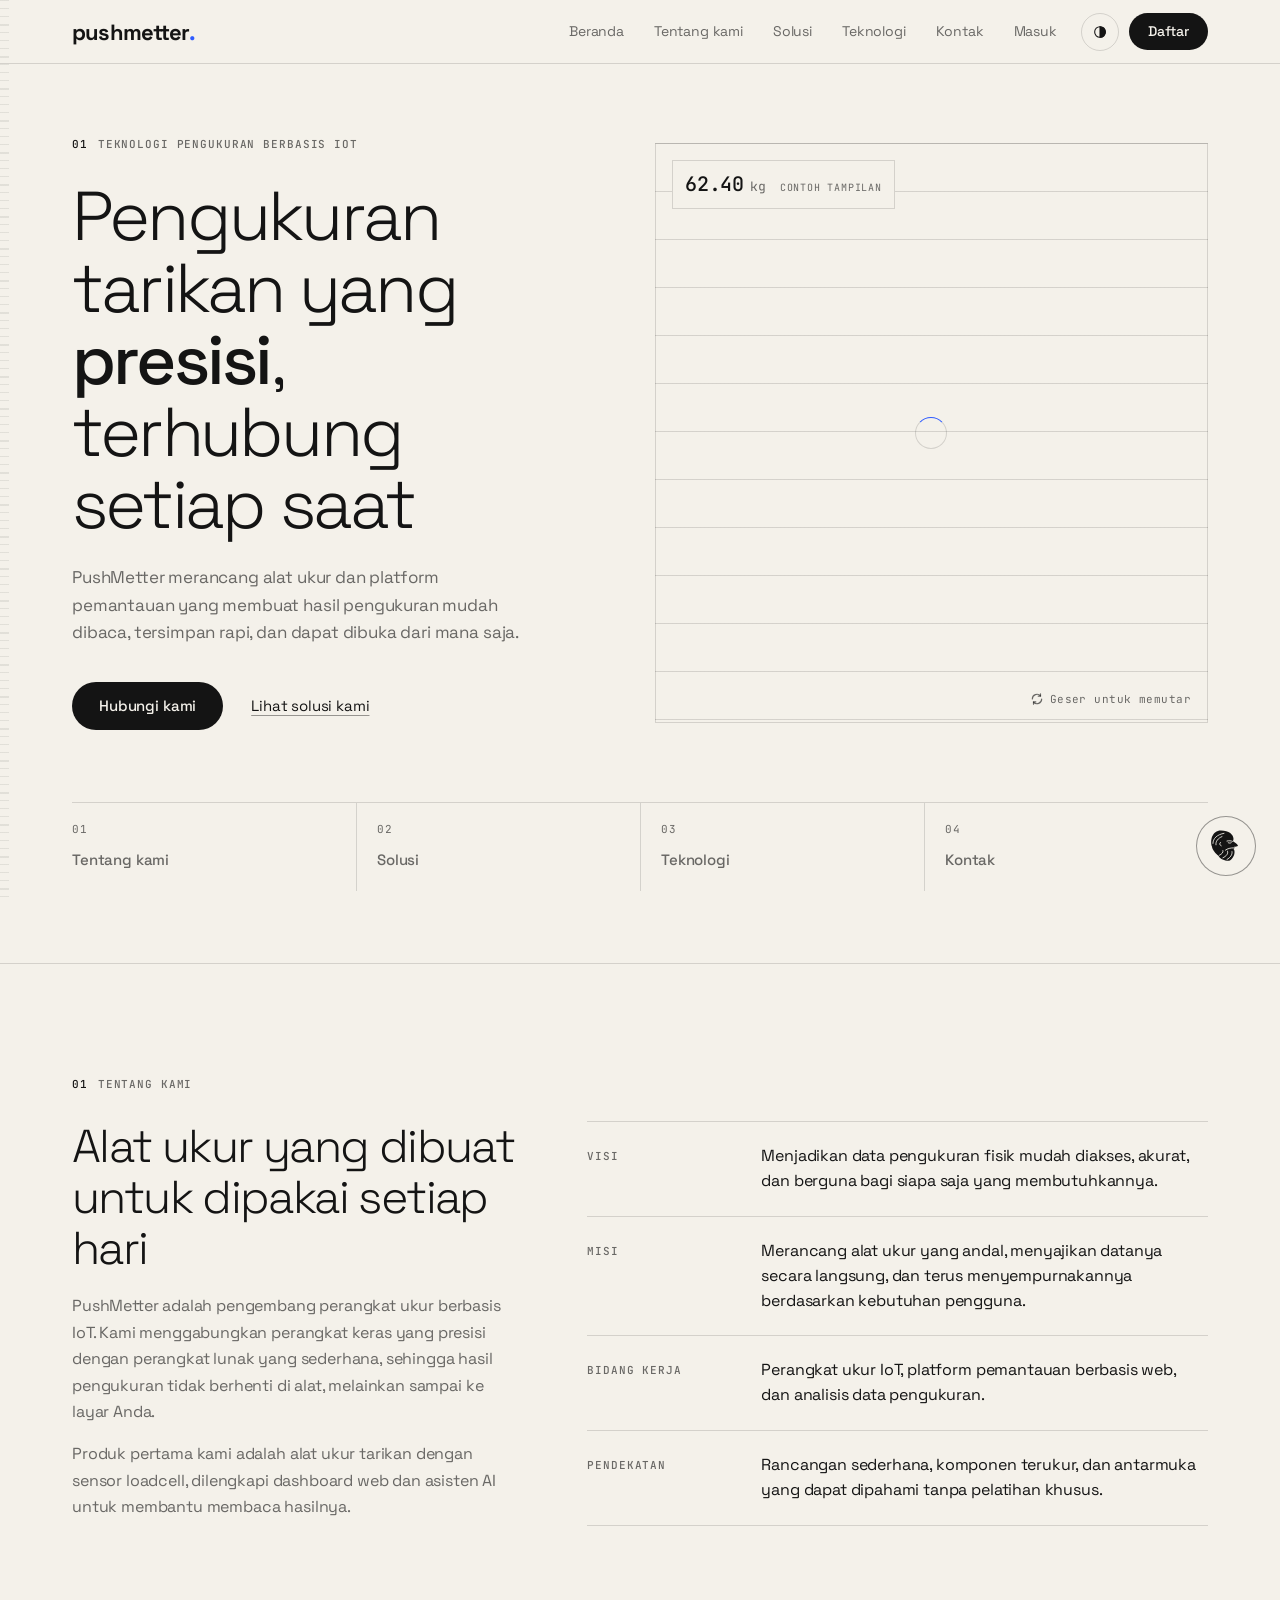
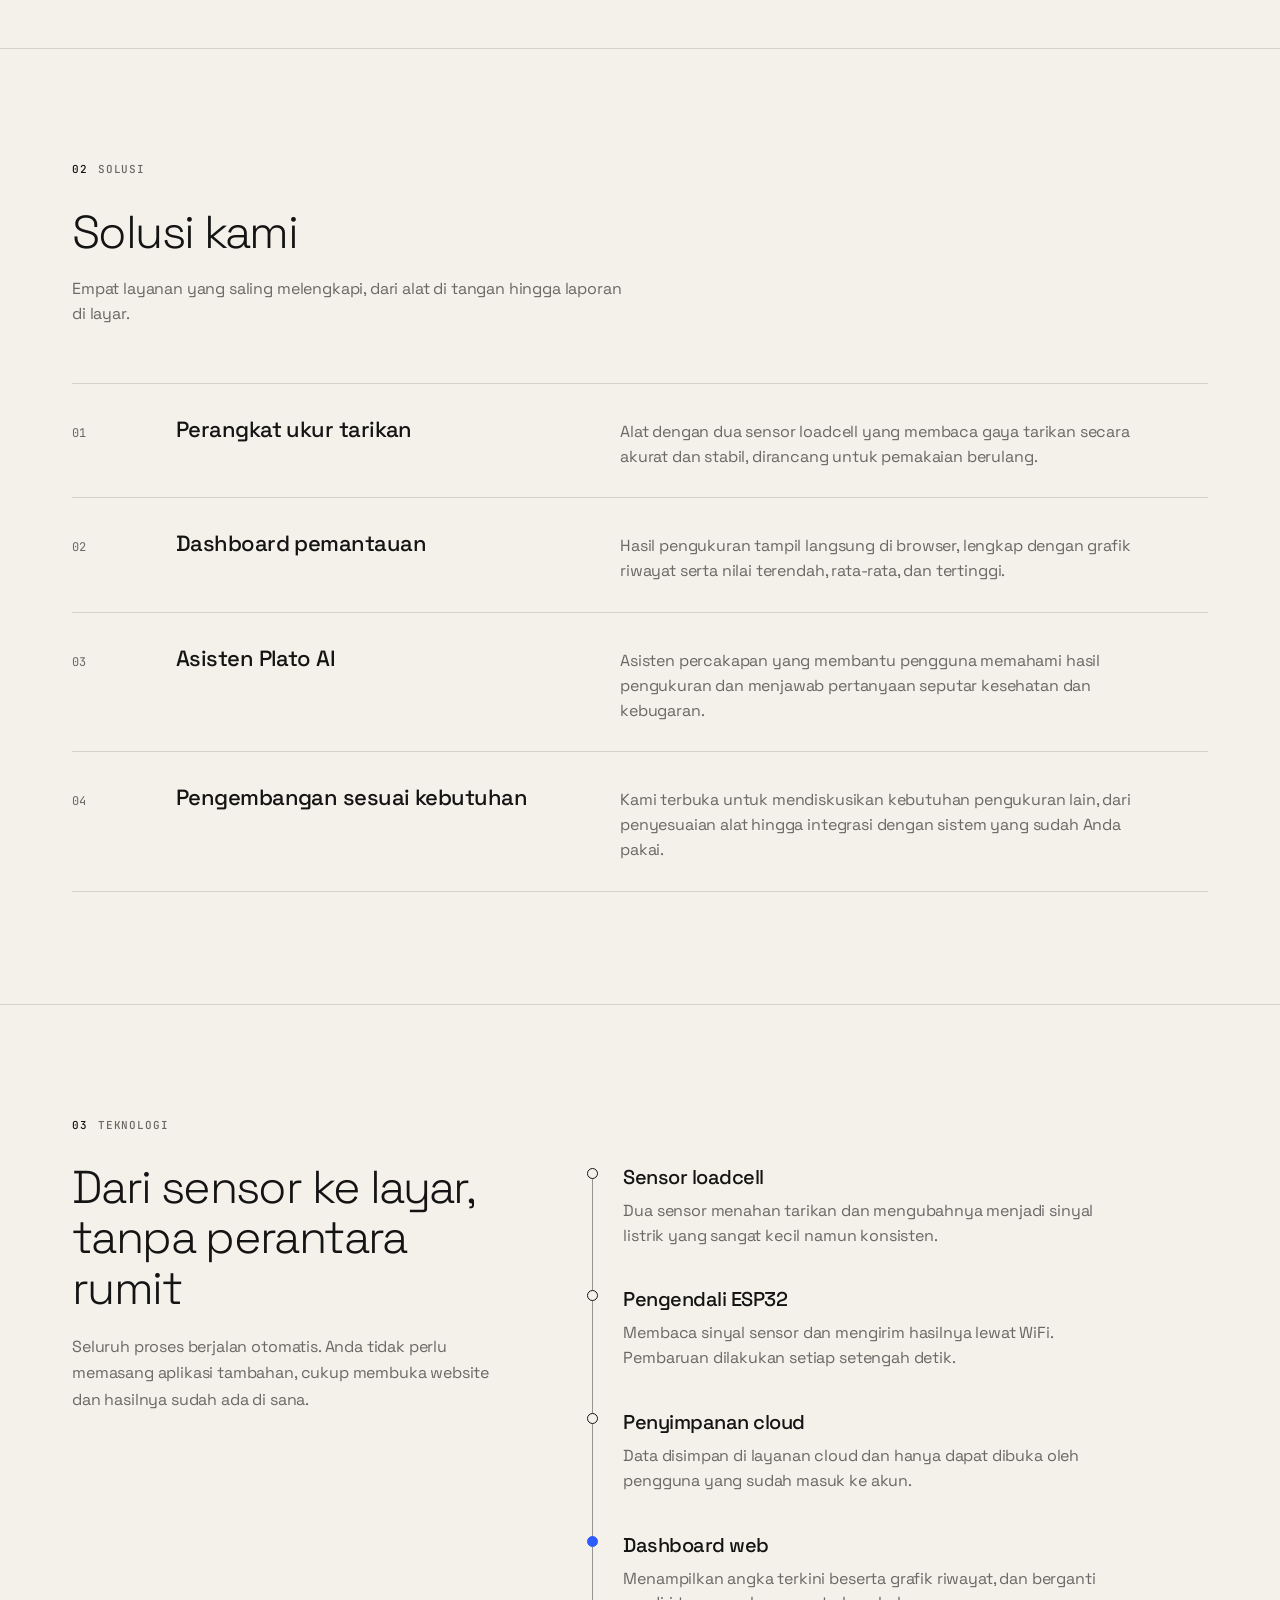
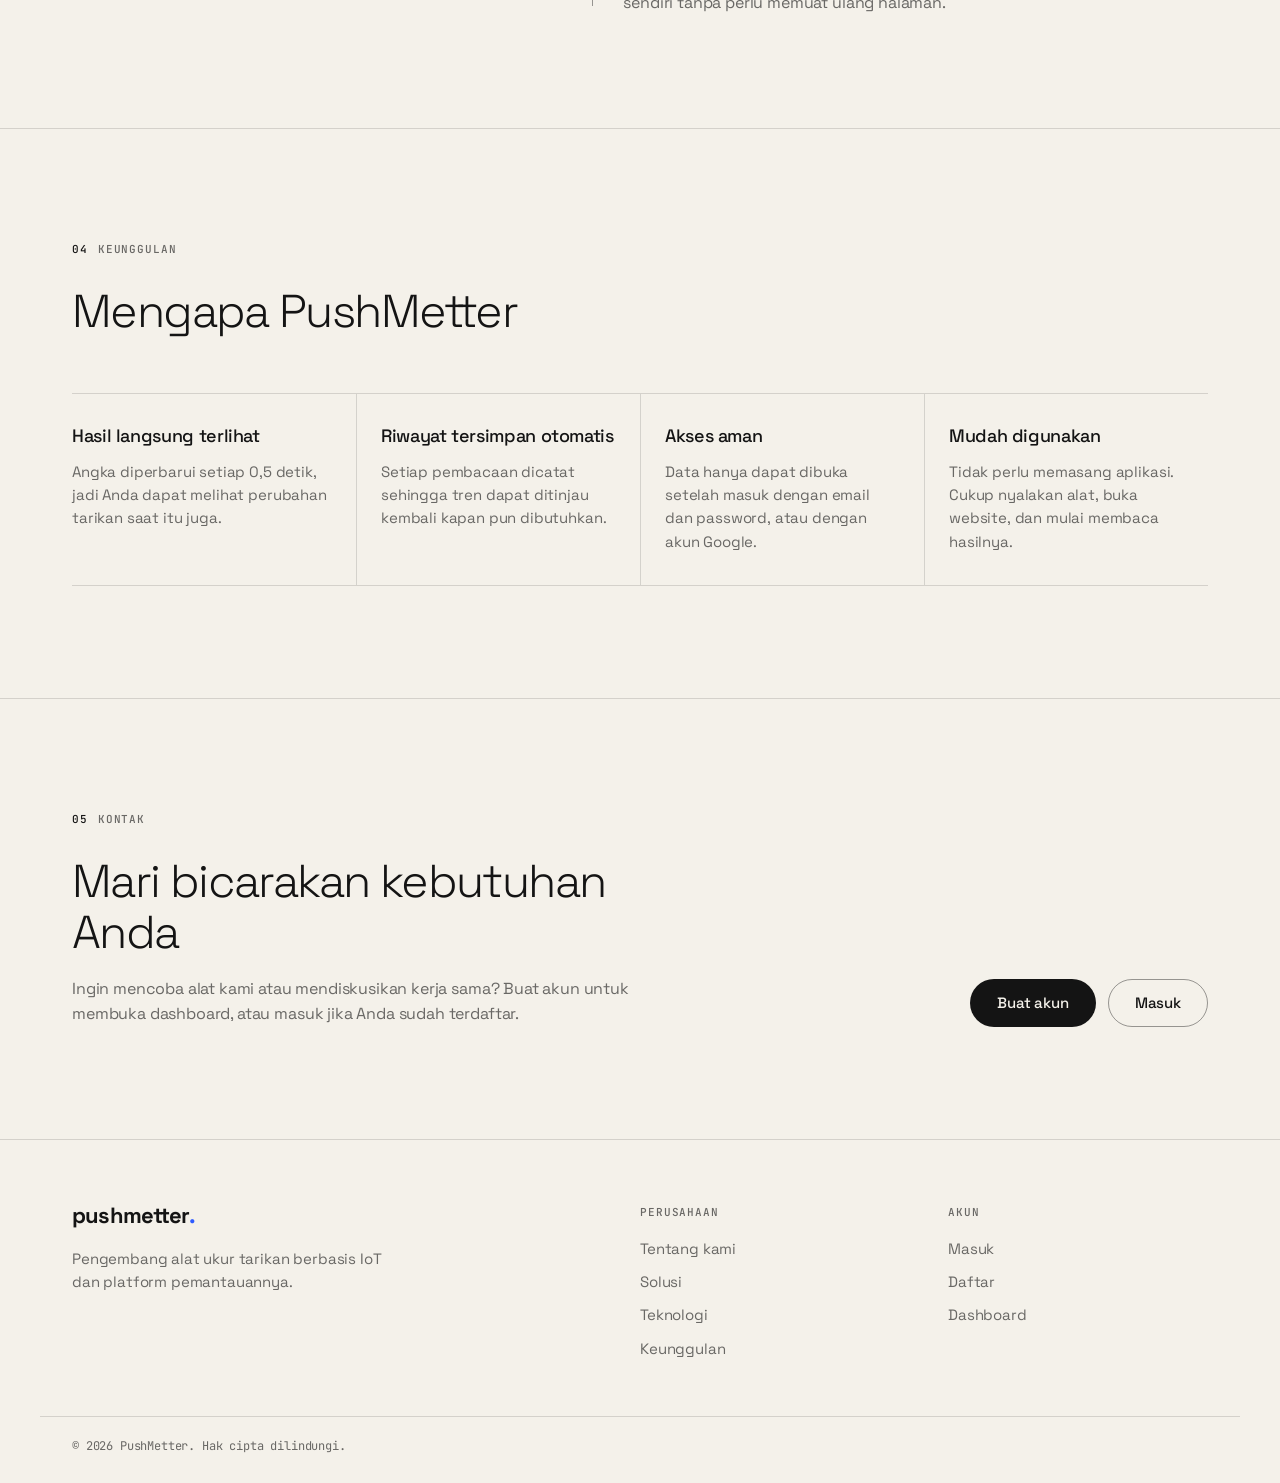
==== index.html @ 26a8167a "Redesign ke Quiet Paper dengan satu halaman per layar Stitch Halaman baru: Riwayat, Konsistensi (str" ====
<!DOCTYPE html>
<html lang="id">
<head>
<meta charset="UTF-8" />
<meta name="viewport" content="width=device-width, initial-scale=1.0, viewport-fit=cover" />
<title>PushMetter | Solusi alat ukur tarikan berbasis IoT</title>
<meta name="description" content="PushMetter mengembangkan alat ukur tarikan berbasis IoT beserta platform pemantauan web. Hasil pengukuran tampil langsung, tersimpan rapi, dan dapat diakses dari mana saja." />
<link rel="icon" type="image/svg+xml" href="asset/favicon.svg" />
<link rel="preconnect" href="https://fonts.googleapis.com" />
<link rel="preconnect" href="https://fonts.gstatic.com" crossorigin />
<link href="https://fonts.googleapis.com/css2?family=JetBrains+Mono:wght@400;500;600&family=Space+Grotesk:wght@300;400;500;600;700&display=swap" rel="stylesheet" />
<script src="js/theme.js"></script>
<link rel="stylesheet" href="css/style.css" />
<link rel="preload" href="asset/3d/alat-ukur.glb" as="fetch" crossorigin />
<script type="importmap">
{ "imports": {
  "three": "https://cdn.jsdelivr.net/npm/three@0.169.0/build/three.module.js",
  "three/addons/": "https://cdn.jsdelivr.net/npm/three@0.169.0/examples/jsm/"
} }
</script>
</head>
<body class="landing">

<header class="navbar">
  <div class="container">
    <a href="index.html" class="brand" aria-label="PushMetter, ke beranda">pushmetter<span class="brand-dot">.</span></a>
    <nav class="nav-links" id="nav-links" aria-label="Navigasi utama">
      <a href="#beranda">Beranda</a>
      <a href="#tentang">Tentang kami</a>
      <a href="#solusi">Solusi</a>
      <a href="#teknologi">Teknologi</a>
      <a href="#kontak">Kontak</a>
      <a href="login.html" class="nav-login">Masuk</a>
    </nav>
    <div class="nav-actions">
      <button type="button" class="theme-toggle" data-theme-toggle aria-label="Ganti tema terang atau gelap" aria-pressed="false">
        <svg width="16" height="16" viewBox="0 0 24 24" fill="none" stroke="currentColor" stroke-width="1.6" aria-hidden="true"><circle cx="12" cy="12" r="8"/><path d="M12 4a8 8 0 0 1 0 16Z" fill="currentColor"/></svg>
      </button>
      <a href="register.html" id="nav-cta" class="btn btn-primary btn-sm">Daftar</a>
      <button type="button" class="nav-toggle" id="nav-toggle" aria-label="Buka menu" aria-expanded="false" aria-controls="nav-links">
        <svg width="20" height="20" viewBox="0 0 24 24" fill="none" stroke="currentColor" stroke-width="1.6" stroke-linecap="round" aria-hidden="true"><path d="M4 8h16M4 16h16"/></svg>
      </button>
    </div>
  </div>
</header>

<main>
  <section class="hero" id="beranda">
    <div class="container hero-grid">
      <div class="hero-copy">
        <p class="label hero-kicker"><span class="label-index">01</span>Teknologi pengukuran berbasis IoT</p>

        <h1 class="hero-title">Pengukuran tarikan yang <em>presisi</em>, terhubung setiap saat</h1>
        <p class="hero-sub">
          PushMetter merancang alat ukur dan platform pemantauan yang membuat hasil
          pengukuran mudah dibaca, tersimpan rapi, dan dapat dibuka dari mana saja.
        </p>

        <div class="hero-actions">
          <a href="#kontak" class="btn btn-primary">Hubungi kami</a>
          <a href="#solusi" class="text-link">Lihat solusi kami</a>
        </div>
      </div>

      <div class="stage-3d hero-stage" id="hero-stage" role="img" aria-label="Model 3D alat ukur tarikan PushMetter. Geser untuk memutar.">
        <div class="stage-loader"><span></span></div>
        <div class="hero-chip" title="Contoh tampilan, bukan data sensor">
          <span class="hero-chip-num" id="hero-weight">62.40</span>
          <span class="hero-chip-unit">kg</span>
          <span class="hero-chip-tag">contoh tampilan</span>
        </div>
        <div class="stage-hint">
          <svg width="14" height="14" viewBox="0 0 24 24" fill="none" stroke="currentColor" stroke-width="2" stroke-linecap="round" aria-hidden="true"><path d="M4 12a8 8 0 0 1 14-5.3M20 12a8 8 0 0 1-14 5.3"/><path d="M18 3v4h-4M6 21v-4h4"/></svg>
          Geser untuk memutar
        </div>
      </div>
    </div>

    <div class="container">
      <ol class="stepper" id="stepper" aria-label="Jelajahi profil perusahaan">
        <li class="step-tile">
          <a href="#tentang"><small>01</small><span>Tentang kami</span></a>
          <div class="step-track"><i></i></div>
        </li>
        <li class="step-tile">
          <a href="#solusi"><small>02</small><span>Solusi</span></a>
          <div class="step-track"><i></i></div>
        </li>
        <li class="step-tile">
          <a href="#teknologi"><small>03</small><span>Teknologi</span></a>
          <div class="step-track"><i></i></div>
        </li>
        <li class="step-tile">
          <a href="#kontak"><small>04</small><span>Kontak</span></a>
          <div class="step-track"><i></i></div>
        </li>
      </ol>
    </div>
  </section>

  <!-- Tentang kami -->
  <section class="section about" id="tentang">
    <div class="container">
      <p class="section-label"><span class="label-index">01</span>Tentang kami</p>
      <div class="split">
        <div class="split-intro">
          <h2>Alat ukur yang dibuat untuk dipakai setiap hari</h2>
          <p>
            PushMetter adalah pengembang perangkat ukur berbasis IoT. Kami menggabungkan
            perangkat keras yang presisi dengan perangkat lunak yang sederhana, sehingga
            hasil pengukuran tidak berhenti di alat, melainkan sampai ke layar Anda.
          </p>
          <p>
            Produk pertama kami adalah alat ukur tarikan dengan sensor loadcell,
            dilengkapi dashboard web dan asisten AI untuk membantu membaca hasilnya.
          </p>
        </div>

        <dl class="profile-list">
          <div>
            <dt>Visi</dt>
            <dd>Menjadikan data pengukuran fisik mudah diakses, akurat, dan berguna bagi siapa saja yang membutuhkannya.</dd>
          </div>
          <div>
            <dt>Misi</dt>
            <dd>Merancang alat ukur yang andal, menyajikan datanya secara langsung, dan terus menyempurnakannya berdasarkan kebutuhan pengguna.</dd>
          </div>
          <div>
            <dt>Bidang kerja</dt>
            <dd>Perangkat ukur IoT, platform pemantauan berbasis web, dan analisis data pengukuran.</dd>
          </div>
          <div>
            <dt>Pendekatan</dt>
            <dd>Rancangan sederhana, komponen terukur, dan antarmuka yang dapat dipahami tanpa pelatihan khusus.</dd>
          </div>
        </dl>
      </div>
    </div>
  </section>

  <!-- Solusi -->
  <section class="section offer" id="solusi">
    <div class="container">
      <p class="section-label"><span class="label-index">02</span>Solusi</p>
      <div class="section-head">
        <h2>Solusi kami</h2>
        <p>Empat layanan yang saling melengkapi, dari alat di tangan hingga laporan di layar.</p>
      </div>

      <ol class="offer-list">
        <li>
          <span class="offer-no">01</span>
          <h3>Perangkat ukur tarikan</h3>
          <p>Alat dengan dua sensor loadcell yang membaca gaya tarikan secara akurat dan stabil, dirancang untuk pemakaian berulang.</p>
        </li>
        <li>
          <span class="offer-no">02</span>
          <h3>Dashboard pemantauan</h3>
          <p>Hasil pengukuran tampil langsung di browser, lengkap dengan grafik riwayat serta nilai terendah, rata-rata, dan tertinggi.</p>
        </li>
        <li>
          <span class="offer-no">03</span>
          <h3>Asisten Plato AI</h3>
          <p>Asisten percakapan yang membantu pengguna memahami hasil pengukuran dan menjawab pertanyaan seputar kesehatan dan kebugaran.</p>
        </li>
        <li>
          <span class="offer-no">04</span>
          <h3>Pengembangan sesuai kebutuhan</h3>
          <p>Kami terbuka untuk mendiskusikan kebutuhan pengukuran lain, dari penyesuaian alat hingga integrasi dengan sistem yang sudah Anda pakai.</p>
        </li>
      </ol>
    </div>
  </section>

  <!-- Teknologi -->
  <section class="section tech" id="teknologi">
    <div class="container">
      <p class="section-label"><span class="label-index">03</span>Teknologi</p>
      <div class="split">
        <div class="split-intro">
          <h2>Dari sensor ke layar, tanpa perantara rumit</h2>
          <p>
            Seluruh proses berjalan otomatis. Anda tidak perlu memasang aplikasi tambahan,
            cukup membuka website dan hasilnya sudah ada di sana.
          </p>
        </div>

        <ol class="pipeline">
          <li>
            <span class="pipeline-dot" aria-hidden="true"></span>
            <h3>Sensor loadcell</h3>
            <p>Dua sensor menahan tarikan dan mengubahnya menjadi sinyal listrik yang sangat kecil namun konsisten.</p>
          </li>
          <li>
            <span class="pipeline-dot" aria-hidden="true"></span>
            <h3>Pengendali ESP32</h3>
            <p>Membaca sinyal sensor dan mengirim hasilnya lewat WiFi. Pembaruan dilakukan setiap setengah detik.</p>
          </li>
          <li>
            <span class="pipeline-dot" aria-hidden="true"></span>
            <h3>Penyimpanan cloud</h3>
            <p>Data disimpan di layanan cloud dan hanya dapat dibuka oleh pengguna yang sudah masuk ke akun.</p>
          </li>
          <li class="is-live">
            <span class="pipeline-dot" aria-hidden="true"></span>
            <h3>Dashboard web</h3>
            <p>Menampilkan angka terkini beserta grafik riwayat, dan berganti sendiri tanpa perlu memuat ulang halaman.</p>
          </li>
        </ol>
      </div>
    </div>
  </section>

  <!-- Keunggulan -->
  <section class="section merits" id="keunggulan">
    <div class="container">
      <p class="section-label"><span class="label-index">04</span>Keunggulan</p>
      <div class="section-head">
        <h2>Mengapa PushMetter</h2>
      </div>
      <div class="merit-grid">
        <div>
          <h3>Hasil langsung terlihat</h3>
          <p>Angka diperbarui setiap 0,5 detik, jadi Anda dapat melihat perubahan tarikan saat itu juga.</p>
        </div>
        <div>
          <h3>Riwayat tersimpan otomatis</h3>
          <p>Setiap pembacaan dicatat sehingga tren dapat ditinjau kembali kapan pun dibutuhkan.</p>
        </div>
        <div>
          <h3>Akses aman</h3>
          <p>Data hanya dapat dibuka setelah masuk dengan email dan password, atau dengan akun Google.</p>
        </div>
        <div>
          <h3>Mudah digunakan</h3>
          <p>Tidak perlu memasang aplikasi. Cukup nyalakan alat, buka website, dan mulai membaca hasilnya.</p>
        </div>
      </div>
    </div>
  </section>

  <!-- Kontak -->
  <section class="section contact" id="kontak">
    <div class="container">
      <p class="section-label"><span class="label-index">05</span>Kontak</p>
      <div class="contact-row">
        <div class="contact-copy">
          <h2>Mari bicarakan kebutuhan Anda</h2>
          <p>
            Ingin mencoba alat kami atau mendiskusikan kerja sama? Buat akun untuk
            membuka dashboard, atau masuk jika Anda sudah terdaftar.
          </p>
        </div>
        <div class="closing-actions">
          <a href="register.html" id="hero-cta" class="btn btn-primary">Buat akun</a>
          <a href="login.html" class="btn btn-outline">Masuk</a>
        </div>
      </div>
    </div>
  </section>
</main>

<footer class="footer">
  <div class="container footer-grid">
    <div class="footer-about">
      <a href="index.html" class="brand" aria-label="PushMetter, ke beranda">pushmetter<span class="brand-dot">.</span></a>
      <p>Pengembang alat ukur tarikan berbasis IoT dan platform pemantauannya.</p>
    </div>
    <nav class="footer-col" aria-label="Profil">
      <h4>Perusahaan</h4>
      <a href="#tentang">Tentang kami</a>
      <a href="#solusi">Solusi</a>
      <a href="#teknologi">Teknologi</a>
      <a href="#keunggulan">Keunggulan</a>
    </nav>
    <nav class="footer-col" aria-label="Akun">
      <h4>Akun</h4>
      <a href="login.html">Masuk</a>
      <a href="register.html">Daftar</a>
      <a href="dashboard.html">Dashboard</a>
    </nav>
  </div>
  <div class="container footer-base">
    <p>&copy; 2026 PushMetter. Hak cipta dilindungi.</p>
  </div>
</footer>

<a href="login.html" id="chat-bubble" class="chat-bubble" aria-label="Buka Plato AI" title="Plato AI">
  <img src="asset/plato-icon.svg" alt="" />
</a>

<script type="module" src="js/landing.js"></script>
<script type="module" src="js/landing3d.js"></script>
</body>
</html>
---- css/style.css ----
/* =====================================================================
   PushMetter, "Quiet Paper"
   Sumber desain: proyek Stitch "Meterr Smart Scale App" (Precision Blue),
   layar "Meterr — Mobile App Suite & Design System".

   Fondasi (dipakai konsisten, jangan tambah warna/huruf baru):
   - Dasar: kertas krem #F4F1EA, tinta #141414. Mode gelap: karbon #0B0B0B.
   - Struktur dibangun dari garis tipis (hairline), bukan kartu bertumpuk.
   - Aksen tunggal: biru LCD #2E5BFF. Dipakai HANYA untuk hal yang live
     (status online, titik terbaru di grafik, tab/nav aktif, "hari ini" di streak).
   - Huruf: Space Grotesk untuk teks, JetBrains Mono untuk angka, label, kode.
   - Tombol berbentuk pil. Penggaris tipis di tepi kiri halaman.
   ===================================================================== */

:root {
  --paper: #f4f1ea;
  --paper-raised: #ebe7dd;
  --ink: #141414;
  --ink-muted: rgba(20, 20, 20, 0.62);
  --ink-faint: rgba(20, 20, 20, 0.38);
  --hairline: rgba(20, 20, 20, 0.14);
  --hairline-strong: rgba(20, 20, 20, 0.42);
  --hairline-soft: rgba(20, 20, 20, 0.05);

  --live: #2e5bff;
  --live-ink: #2e5bff;
  --live-soft: rgba(46, 91, 255, 0.1);
  --error: #b42318;

  --font-sans: "Space Grotesk", -apple-system, BlinkMacSystemFont, "Segoe UI", sans-serif;
  --font-mono: "JetBrains Mono", Consolas, "Courier New", monospace;

  --ease-out: cubic-bezier(0.2, 0, 0, 1);
  --nav-h: 64px;
  color-scheme: light;
}

:root[data-theme="dark"] {
  --paper: #0b0b0b;
  --paper-raised: #171717;
  --ink: #f4f1ea;
  --ink-muted: rgba(244, 241, 234, 0.64);
  --ink-faint: rgba(244, 241, 234, 0.36);
  --hairline: rgba(244, 241, 234, 0.16);
  --hairline-strong: rgba(244, 241, 234, 0.45);
  --hairline-soft: rgba(244, 241, 234, 0.06);

  --live: #2e5bff;
  --live-ink: #7c97ff;
  --live-soft: rgba(124, 151, 255, 0.14);
  --error: #ff8a7a;
  color-scheme: dark;
}

* {
  box-sizing: border-box;
}

html {
  scroll-behavior: smooth;
  scroll-padding-top: calc(var(--nav-h) + 16px);
}

html,
body {
  margin: 0;
  padding: 0;
}

body {
  min-height: 100vh;
  font-family: var(--font-sans);
  font-size: 16px;
  line-height: 1.55;
  letter-spacing: -0.01em;
  color: var(--ink);
  background: var(--paper);
  overflow-x: hidden;
  -webkit-font-smoothing: antialiased;
  transition: background-color 0.25s var(--ease-out), color 0.25s var(--ease-out);
}

/* Penggaris tipis di tepi kiri: tanda khas alat ukur */
body::before {
  content: "";
  position: fixed;
  top: 0;
  bottom: 0;
  left: 0;
  width: 9px;
  z-index: 40;
  pointer-events: none;
  opacity: 0.55;
  background-image: repeating-linear-gradient(
    to bottom,
    var(--hairline) 0,
    var(--hairline) 1px,
    transparent 1px,
    transparent 8px,
    var(--hairline) 8px,
    var(--hairline) 9px,
    transparent 9px,
    transparent 16px,
    var(--hairline) 16px,
    var(--hairline) 17px,
    transparent 17px,
    transparent 24px,
    var(--hairline) 24px,
    var(--hairline) 26px,
    transparent 26px,
    transparent 32px
  );
}

a {
  color: inherit;
  text-decoration: none;
}

img,
svg {
  display: block;
}

button {
  font-family: inherit;
  color: inherit;
}

[hidden] {
  display: none !important;
}

code,
pre {
  font-family: var(--font-mono);
}

p code,
dd code {
  font-size: 0.86em;
  padding: 1px 6px;
  border: 1px solid var(--hairline);
  border-radius: 4px;
}

::selection {
  background: var(--live);
  color: #fff;
}

:focus-visible {
  outline: 2px solid var(--live-ink);
  outline-offset: 3px;
}

.container {
  width: 100%;
  max-width: 1200px;
  margin: 0 auto;
  padding: 0 32px;
  position: relative;
}

.visually-hidden {
  position: absolute;
  width: 1px;
  height: 1px;
  margin: -1px;
  padding: 0;
  overflow: hidden;
  clip: rect(0 0 0 0);
  white-space: nowrap;
  border: 0;
}

/* Label mikro: mono, huruf besar, renggang */
.label,
.card-title,
.section-label {
  margin: 0;
  font-family: var(--font-mono);
  font-size: 11px;
  font-weight: 500;
  letter-spacing: 0.08em;
  text-transform: uppercase;
  color: var(--ink-muted);
}

.label-index {
  margin-right: 10px;
  color: var(--ink);
}

.live-text {
  color: var(--live-ink);
}

/* ===== Wordmark ===== */
.brand {
  display: inline-flex;
  align-items: baseline;
  font-size: 22px;
  font-weight: 700;
  letter-spacing: -0.035em;
  line-height: 1;
}

.brand-dot {
  color: var(--live-ink);
}

/* ===== Tombol (pil) ===== */
.btn {
  display: inline-flex;
  align-items: center;
  justify-content: center;
  gap: 10px;
  padding: 14px 26px;
  border-radius: 999px;
  border: 1px solid transparent;
  background: none;
  font-size: 15px;
  font-weight: 500;
  letter-spacing: -0.01em;
  line-height: 1.2;
  cursor: pointer;
  white-space: nowrap;
  transition: opacity 0.15s var(--ease-out), border-color 0.15s var(--ease-out),
    background-color 0.15s var(--ease-out), transform 0.15s var(--ease-out);
}

.btn:active:not(:disabled) {
  transform: scale(0.98);
}

.btn:disabled {
  opacity: 0.5;
  cursor: not-allowed;
}

.btn-sm {
  padding: 9px 18px;
  font-size: 14px;
}

.btn-block {
  width: 100%;
}

.btn-primary {
  background: var(--ink);
  color: var(--paper);
}

.btn-primary:hover:not(:disabled) {
  opacity: 0.86;
}

.btn-outline,
.btn-google {
  border-color: var(--hairline-strong);
  color: var(--ink);
}

.btn-outline:hover:not(:disabled),
.btn-google:hover:not(:disabled) {
  border-color: var(--ink);
}

.btn-ghost {
  padding: 8px 16px;
  font-size: 14px;
  border-color: var(--hairline);
  color: var(--ink-muted);
}

.btn-ghost:hover:not(:disabled) {
  border-color: var(--ink);
  color: var(--ink);
}

/* Tombol biru LCD: aksi live (mulai/akhiri sesi) */
.btn-live {
  background: var(--live);
  color: #fff;
}

.btn-live:hover:not(:disabled) {
  opacity: 0.92;
}

.btn-live .rec-dot {
  width: 8px;
  height: 8px;
  border-radius: 50%;
  background: #fff;
}

.btn-live.is-recording {
  background: transparent;
  border-color: var(--live);
  color: var(--live-ink);
}

.btn-live.is-recording .rec-dot {
  border-radius: 2px;
  background: var(--live-ink);
  animation: live-pulse 1.8s ease-in-out infinite;
}

.btn-danger:hover:not(:disabled) {
  border-color: var(--error);
  color: var(--error);
}

.text-link {
  font-size: 15px;
  text-decoration: underline;
  text-underline-offset: 4px;
  text-decoration-color: var(--hairline-strong);
  transition: text-decoration-color 0.15s var(--ease-out);
}

.text-link:hover {
  text-decoration-color: var(--ink);
}

.text-btn {
  padding: 6px 4px;
  border: 0;
  background: none;
  font-family: var(--font-mono);
  font-size: 12px;
  letter-spacing: 0.06em;
  text-transform: uppercase;
  color: var(--ink-muted);
  cursor: pointer;
  transition: color 0.15s var(--ease-out);
}

.text-btn:hover {
  color: var(--ink);
}

/* Tombol ganti tema */
.theme-toggle {
  width: 38px;
  height: 38px;
  flex-shrink: 0;
  display: inline-flex;
  align-items: center;
  justify-content: center;
  border-radius: 50%;
  border: 1px solid var(--hairline);
  background: none;
  cursor: pointer;
  color: var(--ink);
  transition: border-color 0.15s var(--ease-out);
}

.theme-toggle:hover {
  border-color: var(--ink);
}

/* Ikon Plato: kepala digambar tinta gelap, dibalik di mode gelap */
.plato-mark,
.nav-icon {
  display: block;
  width: 100%;
  height: 100%;
  object-fit: contain;
}

:root[data-theme="dark"] .plato-mark,
:root[data-theme="dark"] .nav-icon,
:root[data-theme="dark"] .chat-bubble img {
  filter: invert(1);
}

/* ===== Navbar halaman depan ===== */
.navbar {
  position: sticky;
  top: 0;
  z-index: 30;
  height: var(--nav-h);
  background: var(--paper);
  border-bottom: 1px solid var(--hairline);
  transition: background-color 0.25s var(--ease-out);
}

.navbar .container,
.app-navbar .container {
  height: 100%;
  display: flex;
  align-items: center;
  justify-content: space-between;
  gap: 24px;
}

.nav-links {
  display: flex;
  align-items: center;
  gap: 30px;
  margin-left: auto;
  font-size: 14px;
}

.nav-links a {
  color: var(--ink-muted);
  transition: color 0.15s var(--ease-out);
}

.nav-links a:hover {
  color: var(--ink);
}

.nav-actions {
  display: flex;
  align-items: center;
  gap: 10px;
}

.nav-toggle {
  display: none;
  width: 38px;
  height: 38px;
  align-items: center;
  justify-content: center;
  border-radius: 50%;
  border: 1px solid var(--hairline);
  background: none;
  cursor: pointer;
}

/* ===== Hero ===== */
.hero {
  padding: 72px 0 0;
}

.hero-grid {
  display: grid;
  grid-template-columns: minmax(0, 1fr) minmax(0, 1.05fr);
  gap: 56px;
  align-items: center;
}

.hero-kicker {
  margin-bottom: 28px;
}

.hero-title {
  margin: 0 0 24px;
  font-weight: 300;
  font-size: clamp(40px, 5.4vw, 74px);
  line-height: 1.04;
  letter-spacing: -0.04em;
}

.hero-title em {
  font-style: normal;
  font-weight: 500;
}

.hero-sub {
  max-width: 460px;
  margin: 0 0 36px;
  font-size: 17px;
  line-height: 1.6;
  color: var(--ink-muted);
}

.hero-actions {
  display: flex;
  align-items: center;
  gap: 28px;
  flex-wrap: wrap;
}

.hero-stage {
  height: clamp(380px, 46vw, 580px);
  border: 1px solid var(--hairline);
  background-image: linear-gradient(var(--hairline) 1px, transparent 1px);
  background-size: 100% 48px;
  background-position: 0 -1px;
  overflow: hidden;
}

.hero-chip {
  position: absolute;
  top: 16px;
  left: 16px;
  z-index: 2;
  display: flex;
  align-items: baseline;
  gap: 6px;
  padding: 8px 12px;
  background: var(--paper);
  border: 1px solid var(--hairline);
  font-family: var(--font-mono);
  pointer-events: none;
}

.hero-chip-num {
  font-size: 20px;
  font-weight: 500;
  font-variant-numeric: tabular-nums;
}

.hero-chip-unit {
  font-size: 13px;
  color: var(--ink-muted);
}

.hero-chip-tag {
  margin-left: 8px;
  font-size: 10px;
  letter-spacing: 0.08em;
  text-transform: uppercase;
  color: var(--ink-muted);
}

.stage-hint {
  position: absolute;
  right: 16px;
  bottom: 14px;
  z-index: 2;
  display: inline-flex;
  align-items: center;
  gap: 6px;
  font-family: var(--font-mono);
  font-size: 11px;
  letter-spacing: 0.04em;
  color: var(--ink-muted);
  pointer-events: none;
}

/* Stepper 01 sampai 04: satu langkah aktif, garis progres terisi */
.stepper {
  list-style: none;
  margin: 72px 0 0;
  padding: 0;
  display: grid;
  grid-template-columns: repeat(4, 1fr);
  border-top: 1px solid var(--hairline);
}

.step-tile {
  padding: 18px 20px 20px 0;
  position: relative;
}

.step-tile + .step-tile {
  padding-left: 20px;
  border-left: 1px solid var(--hairline);
}

.step-tile a {
  display: flex;
  flex-direction: column;
  gap: 10px;
  color: var(--ink-muted);
  transition: color 0.2s var(--ease-out);
}

.step-tile a span {
  font-size: 15px;
  font-weight: 500;
}

.step-tile small {
  font-family: var(--font-mono);
  font-size: 11px;
  letter-spacing: 0.08em;
}

.step-tile a:hover,
.step-tile.is-active a {
  color: var(--ink);
}

.step-track {
  position: absolute;
  top: -1px;
  left: 0;
  right: 0;
  height: 2px;
  overflow: hidden;
}

.step-tile + .step-tile .step-track {
  left: -1px;
}

.step-track i {
  display: block;
  height: 100%;
  width: 0;
  background: var(--ink);
}

.step-tile.is-done .step-track i,
.step-tile.is-paused .step-track i {
  width: 100%;
}

.step-tile.is-active:not(.is-paused) .step-track i {
  animation: step-fill var(--step-ms, 3200ms) linear forwards;
}

@keyframes step-fill {
  from {
    width: 0;
  }
  to {
    width: 100%;
  }
}

/* ===== Seksi halaman depan ===== */
.section {
  padding: 112px 0;
  border-top: 1px solid var(--hairline);
}

.hero + .section {
  margin-top: 72px;
}

.section h2,
.contact h2 {
  margin: 0 0 20px;
  font-weight: 300;
  font-size: clamp(30px, 3.6vw, 48px);
  line-height: 1.1;
  letter-spacing: -0.035em;
}

.section p {
  color: var(--ink-muted);
}

.section-label {
  margin-bottom: 28px;
}

.split {
  display: grid;
  grid-template-columns: minmax(0, 5fr) minmax(0, 7fr);
  gap: 72px;
  align-items: start;
}

.split-intro p {
  max-width: 460px;
  margin: 0 0 16px;
  line-height: 1.65;
}

.section-head {
  max-width: 560px;
  margin-bottom: 56px;
}

.section-head p {
  margin: 0;
}

.profile-list {
  margin: 0;
  border-top: 1px solid var(--hairline);
}

.profile-list > div {
  display: grid;
  grid-template-columns: 150px 1fr;
  gap: 24px;
  padding: 22px 0;
  border-bottom: 1px solid var(--hairline);
}

.profile-list dt {
  font-family: var(--font-mono);
  font-size: 11px;
  font-weight: 500;
  letter-spacing: 0.08em;
  text-transform: uppercase;
  color: var(--ink-muted);
  padding-top: 4px;
}

.profile-list dd {
  margin: 0;
  color: var(--ink);
}

.offer-list {
  list-style: none;
  margin: 0;
  padding: 0;
  border-top: 1px solid var(--hairline);
}

.offer-list li {
  display: grid;
  grid-template-columns: 80px minmax(0, 5fr) minmax(0, 7fr);
  gap: 24px;
  padding: 28px 0;
  border-bottom: 1px solid var(--hairline);
  align-items: baseline;
}

.offer-no {
  font-family: var(--font-mono);
  font-size: 12px;
  color: var(--ink-muted);
}

.offer-list h3 {
  margin: 0;
  font-weight: 500;
  font-size: 22px;
  letter-spacing: -0.025em;
}

.offer-list p {
  margin: 0;
  max-width: 520px;
}

/* Alur data: garis vertikal seperti sisi penggaris, simpul terakhir = live */
.pipeline {
  list-style: none;
  margin: 0;
  padding: 0 0 0 36px;
  position: relative;
}

.pipeline::before {
  content: "";
  position: absolute;
  left: 5px;
  top: 10px;
  bottom: 10px;
  width: 1px;
  background: var(--hairline-strong);
}

.pipeline li {
  position: relative;
  padding: 0 0 36px;
}

.pipeline li:last-child {
  padding-bottom: 0;
}

.pipeline-dot {
  position: absolute;
  left: -36px;
  top: 6px;
  width: 11px;
  height: 11px;
  border-radius: 50%;
  background: var(--paper);
  border: 1px solid var(--ink);
}

.pipeline li.is-live .pipeline-dot {
  background: var(--live);
  border-color: var(--live);
}

.pipeline h3 {
  margin: 0 0 6px;
  font-weight: 500;
  font-size: 20px;
  letter-spacing: -0.025em;
}

.pipeline p {
  margin: 0;
  max-width: 480px;
}

.merit-grid {
  display: grid;
  grid-template-columns: repeat(4, 1fr);
  border-top: 1px solid var(--hairline);
  border-bottom: 1px solid var(--hairline);
}

.merit-grid > div {
  padding: 28px 24px 32px 0;
}

.merit-grid > div + div {
  padding-left: 24px;
  border-left: 1px solid var(--hairline);
}

.merit-grid h3 {
  margin: 0 0 10px;
  font-weight: 500;
  font-size: 18px;
  letter-spacing: -0.02em;
}

.merit-grid p {
  margin: 0;
  font-size: 15px;
}

.contact-row {
  display: flex;
  align-items: flex-end;
  justify-content: space-between;
  gap: 48px;
  flex-wrap: wrap;
}

.contact-copy {
  max-width: 560px;
}

.contact-copy p {
  margin: 0;
}

.closing-actions {
  display: flex;
  gap: 12px;
  flex-wrap: wrap;
}

/* ===== Footer ===== */
.footer {
  border-top: 1px solid var(--hairline);
  padding: 64px 0 28px;
}

.footer-grid {
  display: grid;
  grid-template-columns: 2fr 1fr 1fr;
  gap: 48px;
}

.footer-about p {
  max-width: 320px;
  margin: 16px 0 0;
  font-size: 15px;
  color: var(--ink-muted);
}

.footer-col {
  display: flex;
  flex-direction: column;
  gap: 10px;
  font-size: 15px;
}

.footer-col h4 {
  margin: 0 0 6px;
  font-family: var(--font-mono);
  font-size: 11px;
  font-weight: 500;
  letter-spacing: 0.08em;
  text-transform: uppercase;
  color: var(--ink-muted);
}

.footer-col a {
  color: var(--ink-muted);
}

.footer-col a:hover {
  color: var(--ink);
}

.footer-base {
  margin-top: 56px;
  padding-top: 20px;
  border-top: 1px solid var(--hairline);
  font-family: var(--font-mono);
  font-size: 12px;
  color: var(--ink-muted);
}

.footer-base p {
  margin: 0;
}

/* ===== Tombol melayang Plato AI ===== */
.chat-bubble {
  position: fixed;
  right: 24px;
  bottom: 24px;
  z-index: 35;
  width: 60px;
  height: 60px;
  padding: 10px;
  border-radius: 50%;
  background: var(--paper);
  border: 1px solid var(--hairline-strong);
  transition: border-color 0.15s var(--ease-out), transform 0.15s var(--ease-out);
}

.chat-bubble:hover {
  border-color: var(--ink);
}

.chat-bubble:active {
  transform: scale(0.96);
}

.chat-bubble img {
  width: 100%;
  height: 100%;
}

/* ===== Halaman masuk / daftar (onboarding) ===== */
.auth-shell {
  min-height: 100vh;
  display: grid;
  grid-template-columns: minmax(0, 5fr) minmax(0, 6fr);
}

.auth-aside {
  display: flex;
  flex-direction: column;
  justify-content: space-between;
  padding: 40px 48px 40px 56px;
  border-right: 1px solid var(--hairline);
}

.auth-aside .label {
  letter-spacing: 0.1em;
}

.auth-mascot {
  display: flex;
  flex-direction: column;
  align-items: flex-start;
  gap: 32px;
  padding: 48px 0;
}

.onboard-mark {
  width: 132px;
  height: 132px;
  color: var(--ink);
  flex-shrink: 0;
}

.mascot {
  width: 132px;
  height: 132px;
  color: var(--ink);
  flex-shrink: 0;
}

.mascot .mascot-accent,
.onboard-mark .mascot-accent {
  fill: var(--live);
}

.mascot .mascot-ink,
.onboard-mark .mascot-ink {
  fill: currentColor;
}

.mascot .mascot-line,
.onboard-mark .mascot-line {
  fill: none;
  stroke: currentColor;
  stroke-linecap: round;
}

.auth-aside h2 {
  margin: 0;
  max-width: 340px;
  font-weight: 300;
  font-size: clamp(30px, 3.2vw, 44px);
  line-height: 1.1;
  letter-spacing: -0.035em;
}

.auth-aside p.auth-lede {
  margin: 14px 0 0;
  max-width: 320px;
  font-size: 15px;
  color: var(--ink-muted);
}

.auth-main {
  position: relative;
  display: flex;
  align-items: center;
  justify-content: center;
  padding: 48px 32px;
}

.auth-theme {
  position: absolute;
  top: 24px;
  right: 32px;
}

.auth-card {
  width: 100%;
  max-width: 400px;
}

.auth-back {
  display: inline-block;
  margin-bottom: 40px;
  font-family: var(--font-mono);
  font-size: 12px;
  letter-spacing: 0.02em;
  color: var(--ink-muted);
}

.auth-back:hover {
  color: var(--ink);
}

.auth-card h1 {
  margin: 0 0 10px;
  font-weight: 400;
  font-size: 34px;
  line-height: 1.1;
  letter-spacing: -0.035em;
}

.subtitle {
  margin: 0 0 32px;
  font-size: 15px;
  color: var(--ink-muted);
}

.error-box {
  display: none;
  margin-bottom: 20px;
  padding: 10px 14px;
  border-left: 2px solid var(--error);
  font-family: var(--font-mono);
  font-size: 12.5px;
  line-height: 1.5;
  color: var(--error);
}

.error-box.visible {
  display: block;
}

.field {
  margin-bottom: 22px;
}

.field label {
  display: block;
  margin-bottom: 6px;
  font-family: var(--font-mono);
  font-size: 11px;
  font-weight: 500;
  letter-spacing: 0.08em;
  text-transform: uppercase;
  color: var(--ink-muted);
}

.field input {
  width: 100%;
  padding: 10px 0;
  border: 0;
  border-bottom: 1px solid var(--hairline-strong);
  border-radius: 0;
  background: transparent;
  font: inherit;
  font-size: 16px;
  color: var(--ink);
  outline: none;
  transition: border-color 0.15s var(--ease-out), box-shadow 0.15s var(--ease-out);
}

.field input::placeholder {
  color: var(--ink-faint);
}

.field input:focus {
  border-bottom-color: var(--live-ink);
  box-shadow: 0 1px 0 var(--live-ink);
}

.auth-card .btn-primary {
  margin-top: 8px;
}

.divider {
  display: flex;
  align-items: center;
  gap: 14px;
  margin: 24px 0;
  font-family: var(--font-mono);
  font-size: 11px;
  letter-spacing: 0.08em;
  text-transform: uppercase;
  color: var(--ink-muted);
}

.divider::before,
.divider::after {
  content: "";
  flex: 1;
  height: 1px;
  background: var(--hairline);
}

.auth-switch {
  margin: 28px 0 0;
  text-align: center;
  font-size: 14px;
  color: var(--ink-muted);
}

.auth-switch a {
  color: var(--live-ink);
  text-decoration: underline;
  text-underline-offset: 3px;
}

/* ===== Aplikasi: header, navigasi, kepala halaman ===== */
.app-navbar {
  position: sticky;
  top: 0;
  z-index: 30;
  height: var(--nav-h);
  background: var(--paper);
  border-bottom: 1px solid var(--hairline);
}

.app-nav {
  display: flex;
  align-items: center;
  gap: 28px;
  margin-right: auto;
  margin-left: 24px;
}

.nav-item {
  display: inline-flex;
  flex-direction: column;
  align-items: center;
  gap: 4px;
  font-size: 14px;
  color: var(--ink-muted);
  transition: color 0.15s var(--ease-out);
}

.nav-item:hover,
.nav-item.active {
  color: var(--ink);
}

.nav-item.active {
  font-weight: 500;
}

.nav-icon-wrap {
  display: none;
}

.nav-dot {
  width: 4px;
  height: 4px;
  border-radius: 50%;
  background: transparent;
}

.nav-item.active .nav-dot {
  background: var(--live);
}

.user-chip {
  display: flex;
  align-items: center;
  gap: 12px;
}

.user-info {
  text-align: right;
  line-height: 1.25;
}

.user-info .name {
  font-size: 14px;
  font-weight: 500;
}

.user-info .email {
  font-family: var(--font-mono);
  font-size: 11px;
  color: var(--ink-muted);
}

.avatar {
  width: 38px;
  height: 38px;
  flex-shrink: 0;
  display: flex;
  align-items: center;
  justify-content: center;
  overflow: hidden;
  border-radius: 50%;
  border: 1px solid var(--hairline-strong);
  font-family: var(--font-mono);
  font-size: 14px;
  font-weight: 600;
  transition: border-color 0.15s var(--ease-out);
}

a.avatar:hover {
  border-color: var(--ink);
}

.avatar img {
  width: 100%;
  height: 100%;
  object-fit: cover;
}

.app-main {
  padding: 40px 0 96px;
}

.app-main .container.narrow {
  max-width: 880px;
}

.page-head {
  display: flex;
  align-items: baseline;
  justify-content: space-between;
  gap: 24px;
  flex-wrap: wrap;
  padding-bottom: 16px;
  margin-bottom: 32px;
  border-bottom: 1px solid var(--hairline);
}

.page-head h1 {
  margin: 0;
  font-weight: 500;
  font-size: 30px;
  line-height: 1.1;
  letter-spacing: -0.03em;
}

.page-head p {
  margin: 6px 0 0;
  font-size: 15px;
  color: var(--ink-muted);
}

.conn-status {
  display: inline-flex;
  align-items: center;
  gap: 8px;
  font-family: var(--font-mono);
  font-size: 12px;
}

/* Titik status: hanya hidup biru saat benar-benar ada data baru */
.status-indicator {
  width: 9px;
  height: 9px;
  border-radius: 50%;
  background: var(--ink-faint);
  flex-shrink: 0;
}

.status-indicator.online {
  background: var(--live);
  animation: live-pulse 1.8s ease-in-out infinite;
}

.status-indicator.offline {
  background: var(--ink-faint);
}

@keyframes live-pulse {
  0%,
  100% {
    opacity: 1;
    transform: scale(1);
  }
  50% {
    opacity: 0.4;
    transform: scale(0.85);
  }
}

/* ===== Live ===== */
.live-grid {
  display: grid;
  grid-template-columns: minmax(0, 1fr) minmax(0, 1fr);
  gap: 48px;
  align-items: start;
}

.readout-head {
  display: flex;
  align-items: center;
  justify-content: space-between;
  gap: 12px;
  min-height: 16px;
}

.weight-readout {
  display: flex;
  align-items: baseline;
  justify-content: center;
  gap: 10px;
  margin: 28px 0 8px;
  font-family: var(--font-mono);
  font-feature-settings: "tnum" 1, "zero" 1;
}

.weight-readout .num {
  font-size: clamp(76px, 10vw, 126px);
  font-weight: 300;
  line-height: 0.95;
  letter-spacing: -0.04em;
}

.weight-readout .unit {
  font-size: 24px;
  color: var(--ink-muted);
}

.last-update {
  margin: 0;
  text-align: center;
  font-family: var(--font-mono);
  font-size: 12px;
  color: var(--ink-muted);
}

.last-update span {
  color: var(--live-ink);
}

.waiting-note {
  display: none;
  max-width: 320px;
  margin: 12px auto 0;
  text-align: center;
  font-size: 14px;
  color: var(--ink-muted);
}

.reading-panel.is-waiting .waiting-note {
  display: block;
}

.reading-panel.is-waiting .last-update {
  display: none;
}

.reading-panel.is-waiting .weight-readout,
.reading-panel.is-stale .weight-readout {
  opacity: 0.4;
}

.reading-panel.is-stale .last-update span {
  color: var(--ink-muted);
}

.peak-meter {
  margin-top: 28px;
}

.peak-labels {
  display: flex;
  justify-content: space-between;
  gap: 8px;
  margin-bottom: 6px;
  font-family: var(--font-mono);
  font-size: 11px;
  color: var(--ink-muted);
}

.peak-labels .live-text {
  text-align: center;
}

.peak-track {
  height: 2px;
  background: var(--hairline);
  overflow: hidden;
}

.peak-fill {
  display: block;
  height: 100%;
  width: 0;
  background: var(--live);
  transition: width 0.3s var(--ease-out);
}

.metric-rows {
  margin: 28px 0 0;
  border-top: 1px solid var(--hairline);
  border-bottom: 1px solid var(--hairline);
}

.metric-rows > div {
  display: flex;
  align-items: center;
  justify-content: space-between;
  padding: 14px 0;
}

.metric-rows > div + div {
  border-top: 1px solid var(--hairline);
}

.metric-rows dt {
  font-size: 14px;
  color: var(--ink-muted);
}

.metric-rows dd {
  margin: 0;
  font-family: var(--font-mono);
  font-size: 14px;
  font-weight: 500;
}

.metric-rows dd small {
  font-size: 12px;
  font-weight: 400;
  color: var(--ink-muted);
}

.live-actions {
  display: flex;
  flex-direction: column;
  gap: 8px;
  margin-top: 24px;
}

.live-actions .text-btn {
  align-self: center;
}

.session-note {
  min-height: 20px;
  margin: 0;
  text-align: center;
  font-family: var(--font-mono);
  font-size: 12px;
  color: var(--ink-muted);
}

.session-note a {
  color: var(--live-ink);
  text-decoration: underline;
  text-underline-offset: 3px;
}

.stage-frame {
  border: 1px solid var(--hairline);
  padding: 8px 8px 0;
}

.stage-frame .label {
  padding: 8px 8px 0;
}

/* ===== Riwayat ===== */
.tabs {
  display: flex;
  align-items: center;
  gap: 28px;
  margin-bottom: 8px;
  border-bottom: 1px solid var(--hairline);
}

.tab {
  position: relative;
  padding: 0 0 12px;
  border: 0;
  background: none;
  font-size: 15px;
  color: var(--ink-muted);
  cursor: pointer;
  transition: color 0.15s var(--ease-out);
}

.tab:hover {
  color: var(--ink);
}

.tab.is-active {
  font-weight: 500;
  color: var(--ink);
}

.tab.is-active::after {
  content: "";
  position: absolute;
  left: 0;
  right: 0;
  bottom: -1px;
  height: 1.5px;
  background: var(--ink);
}

.history-block {
  padding: 28px 0;
  border-bottom: 1px solid var(--hairline);
}

.block-head {
  display: flex;
  align-items: baseline;
  justify-content: space-between;
  gap: 16px;
  margin-bottom: 12px;
}

.block-head .note {
  font-family: var(--font-mono);
  font-size: 12px;
  font-weight: 500;
  color: var(--live-ink);
}

.trend-chart {
  position: relative;
  min-height: 150px;
}

.trend-svg {
  width: 100%;
  height: auto;
  overflow: visible;
}

.trend-axis {
  stroke: var(--ink);
  stroke-opacity: 0.12;
}

.trend-grid {
  stroke: var(--ink);
  stroke-opacity: 0.08;
  stroke-dasharray: 2 3;
}

.trend-line {
  fill: none;
  stroke: var(--ink);
  stroke-width: 1.5;
  stroke-linecap: round;
  stroke-linejoin: round;
}

.trend-dot {
  fill: var(--ink);
}

.trend-ring {
  fill: none;
  stroke: var(--live);
  stroke-opacity: 0.4;
}

.trend-live {
  fill: var(--live);
}

.trend-value {
  font-family: var(--font-mono);
  font-size: 10px;
  font-weight: 600;
  fill: var(--live-ink);
}

.trend-tick {
  text-anchor: middle;
  font-family: var(--font-mono);
  font-size: 9px;
  fill: var(--ink);
  opacity: 0.5;
}

.trend-tick.is-last {
  fill: var(--live-ink);
  opacity: 1;
}

.log-list {
  list-style: none;
  margin: 0;
  padding: 0;
  border-top: 1px solid var(--hairline);
}

.log-row {
  display: flex;
  align-items: center;
  justify-content: space-between;
  gap: 16px;
  padding: 14px 0;
  border-bottom: 1px solid var(--hairline);
}

.log-list .log-row:last-child {
  border-bottom: 0;
}

.log-when {
  font-size: 14px;
  font-weight: 500;
}

.log-meta {
  font-family: var(--font-mono);
  font-size: 12px;
  color: var(--ink-muted);
}

.log-peak {
  text-align: right;
}

.log-value {
  display: block;
  font-family: var(--font-mono);
  font-size: 15px;
  font-weight: 500;
}

.log-value.is-best {
  font-weight: 600;
  color: var(--live-ink);
}

.log-tag {
  display: block;
  font-family: var(--font-mono);
  font-size: 10px;
  letter-spacing: 0.06em;
  color: var(--ink-muted);
}

.empty-note {
  margin: 0;
  padding: 36px 0;
  text-align: center;
  font-size: 14px;
  color: var(--ink-muted);
}

.raw-grid {
  display: grid;
  grid-template-columns: minmax(0, 1.4fr) minmax(0, 1fr);
  gap: 32px;
  align-items: center;
}

.raw-grid .metric-rows {
  margin: 0;
}

.raw-chart {
  height: 80px;
}

.raw-chart .trend-svg {
  height: 100%;
}

/* ===== Chat Plato AI ===== */
.chat-panel {
  display: flex;
  flex-direction: column;
  height: min(720px, calc(100vh - 250px));
  min-height: 480px;
  border: 1px solid var(--hairline);
}

.chat-header {
  display: flex;
  align-items: center;
  gap: 14px;
  padding: 14px 24px;
  border-bottom: 1px solid var(--hairline);
}

.chat-avatar-ring {
  position: relative;
  width: 40px;
  height: 40px;
  flex-shrink: 0;
  padding: 7px;
  border-radius: 50%;
  border: 1px solid var(--hairline-strong);
}

.chat-avatar-ring::after {
  content: "";
  position: absolute;
  top: 3px;
  right: 3px;
  width: 6px;
  height: 6px;
  border-radius: 50%;
  background: var(--live);
}

.chat-title {
  font-size: 16px;
  font-weight: 500;
  line-height: 1.2;
}

.chat-subtitle {
  font-family: var(--font-mono);
  font-size: 11px;
  color: var(--ink-muted);
}

.chat-streak {
  margin-left: auto;
  font-family: var(--font-mono);
  font-size: 11px;
  color: var(--ink-muted);
}

.chat-streak:hover {
  color: var(--ink);
}

.chat-clear {
  padding: 6px 4px;
  border: 0;
  background: none;
  font-family: var(--font-mono);
  font-size: 12px;
  color: var(--ink-muted);
  cursor: pointer;
}

.chat-clear:hover:not(:disabled) {
  color: var(--ink);
  text-decoration: underline;
  text-underline-offset: 3px;
}

.chat-clear:disabled {
  opacity: 0.5;
  cursor: not-allowed;
}

.chat-messages {
  flex: 1;
  overflow-y: auto;
  padding: 28px 24px;
  display: flex;
  flex-direction: column;
  gap: 26px;
}

.msg {
  max-width: 82%;
}

.msg-meta {
  display: block;
  margin-bottom: 4px;
  font-family: var(--font-mono);
  font-size: 10px;
  letter-spacing: 0.08em;
  text-transform: uppercase;
  color: var(--ink-muted);
}

.msg-bubble {
  margin: 0;
  font-size: 15px;
  line-height: 1.6;
  white-space: pre-wrap;
  overflow-wrap: anywhere;
}

.msg-ai {
  padding: 2px 0 2px 16px;
  border-left: 2px solid var(--ink);
}

.msg-user {
  align-self: flex-end;
  text-align: right;
}

.chat-chips {
  display: flex;
  gap: 8px;
  padding: 12px 24px 0;
  overflow-x: auto;
  border-top: 1px solid var(--hairline);
  scrollbar-width: none;
}

.chat-chips::-webkit-scrollbar {
  display: none;
}

.chip {
  flex-shrink: 0;
  padding: 7px 14px;
  border-radius: 999px;
  border: 1px solid var(--hairline);
  background: none;
  font-size: 13px;
  white-space: nowrap;
  cursor: pointer;
  transition: border-color 0.15s var(--ease-out);
}

.chip:hover:not(:disabled) {
  border-color: var(--ink);
}

.chip:disabled {
  opacity: 0.5;
  cursor: not-allowed;
}

.chat-input-row {
  display: flex;
  align-items: center;
  gap: 10px;
  margin: 12px 24px 20px;
  padding: 6px 6px 6px 20px;
  border: 1px solid var(--hairline-strong);
  border-radius: 999px;
  transition: border-color 0.15s var(--ease-out);
}

.chat-input-row:focus-within {
  border-color: var(--live-ink);
}

.chat-input-row input {
  flex: 1;
  min-width: 0;
  border: 0;
  background: transparent;
  font: inherit;
  font-size: 15px;
  color: var(--ink);
  outline: none;
}

.chat-input-row input::placeholder {
  color: var(--ink-faint);
}

.chat-input-row .btn-send {
  width: 38px;
  height: 38px;
  padding: 0;
  flex-shrink: 0;
  border-radius: 50%;
}

/* ===== Konsistensi (streak) ===== */
.streak-layout {
  display: grid;
  grid-template-columns: minmax(0, 1fr) minmax(0, 1fr);
  gap: 48px;
  align-items: start;
}

.streak-hero {
  text-align: center;
  padding-top: 8px;
}

.streak-number {
  margin: 4px 0;
  font-family: var(--font-mono);
  font-size: clamp(88px, 12vw, 120px);
  font-weight: 300;
  line-height: 0.95;
  letter-spacing: -0.04em;
}

.streak-best {
  font-family: var(--font-mono);
  font-size: 12px;
  color: var(--ink-muted);
}

.streak-best span {
  font-weight: 500;
  color: var(--ink);
}

.streak-week-box {
  margin: 32px 0 0;
  padding: 24px 0 18px;
  border-top: 1px solid var(--hairline);
  border-bottom: 1px solid var(--hairline);
}

.streak-week {
  display: flex;
  justify-content: space-between;
  padding: 0 8px;
}

.streak-day {
  display: flex;
  flex-direction: column;
  align-items: center;
  gap: 8px;
  font-family: var(--font-mono);
  font-size: 10px;
  color: var(--ink-muted);
}

.streak-day i {
  width: 24px;
  height: 24px;
  border-radius: 50%;
  border: 1px solid var(--hairline-strong);
}

.streak-day.is-done i {
  background: var(--ink);
  border-color: var(--ink);
}

.streak-day.is-today {
  color: var(--live-ink);
  font-weight: 600;
}

.streak-day.is-today i {
  position: relative;
  border: 2px solid var(--live);
}

.streak-day.is-today-done i::after {
  content: "";
  position: absolute;
  inset: 5px;
  border-radius: 50%;
  background: var(--live);
}

.streak-status {
  margin: 14px 0 0;
  text-align: center;
  font-family: var(--font-mono);
  font-size: 11px;
  color: var(--ink-muted);
}

.mascot-block {
  text-align: center;
}

.mascot-block .mascot {
  width: 112px;
  height: 112px;
  margin: 0 auto 14px;
}

.streak-moods {
  display: flex;
  justify-content: center;
  gap: 8px;
  margin-bottom: 20px;
  font-family: var(--font-mono);
  font-size: 10px;
}

.streak-moods span {
  padding: 2px 10px;
  border: 1px solid var(--hairline);
  border-radius: 999px;
  opacity: 0.45;
}

.streak-moods span.is-on {
  opacity: 1;
  font-weight: 500;
  color: var(--live-ink);
  background: var(--live-soft);
}

.streak-note {
  margin: 0 auto 20px;
  max-width: 320px;
  font-size: 14px;
  color: var(--ink-muted);
}

.calendar {
  margin-top: 24px;
  padding-top: 20px;
  border-top: 1px solid var(--hairline);
}

.cal-grid {
  display: grid;
  grid-template-columns: repeat(7, 1fr);
  gap: 6px;
  text-align: center;
}

.cal-head {
  font-family: var(--font-mono);
  font-size: 10px;
  color: var(--ink-muted);
}

.cal-cell {
  display: flex;
  align-items: center;
  justify-content: center;
  aspect-ratio: 1;
  max-height: 40px;
  border: 1px solid var(--hairline);
  border-radius: 50%;
  font-family: var(--font-mono);
  font-size: 12px;
  color: var(--ink-muted);
}

.cal-cell.is-done {
  background: var(--ink);
  border-color: var(--ink);
  color: var(--paper);
}

.cal-cell.is-today {
  border: 2px solid var(--live);
  color: var(--live-ink);
  font-weight: 600;
}

.cal-cell.is-today.is-done {
  background: var(--live);
  color: #fff;
}

.cal-cell.is-future {
  opacity: 0.35;
}

.calendar-note {
  margin: 14px 0 0;
  font-size: 12px;
  color: var(--ink-muted);
}

/* ===== Profil & pengaturan ===== */
.settings-user {
  display: flex;
  align-items: center;
  gap: 16px;
  padding: 8px 0 20px;
  border-bottom: 1px solid var(--hairline);
}

.settings-user .avatar {
  width: 52px;
  height: 52px;
  font-size: 16px;
}

.settings-user .name {
  font-size: 16px;
  font-weight: 500;
}

.settings-user .email {
  font-family: var(--font-mono);
  font-size: 12px;
  color: var(--ink-muted);
}

.settings-list {
  list-style: none;
  margin: 0;
  padding: 0;
  border-bottom: 1px solid var(--hairline);
}

.setting-row {
  display: flex;
  align-items: center;
  justify-content: space-between;
  gap: 16px;
  padding: 16px 0;
}

.setting-row + .setting-row {
  border-top: 1px solid var(--hairline);
}

.setting-title {
  font-size: 15px;
}

.setting-sub {
  font-family: var(--font-mono);
  font-size: 11px;
  color: var(--ink-muted);
}

.setting-value {
  display: inline-flex;
  align-items: center;
  gap: 8px;
  font-family: var(--font-mono);
  font-size: 12px;
}

.setting-value.is-live {
  color: var(--live-ink);
}

.setting-value .status-indicator {
  width: 7px;
  height: 7px;
}

a.setting-value:hover {
  text-decoration: underline;
  text-underline-offset: 3px;
}

.seg {
  display: inline-flex;
  padding: 2px;
  border: 1px solid var(--hairline);
  border-radius: 999px;
  font-family: var(--font-mono);
  font-size: 12px;
}

.seg button {
  padding: 3px 12px;
  border: 0;
  border-radius: 999px;
  background: none;
  font: inherit;
  color: var(--ink-muted);
  cursor: pointer;
}

.seg button.is-on {
  background: var(--ink);
  color: var(--paper);
}

.signout {
  margin-top: 28px;
}

/* ===== Panggung 3D ===== */
.stage-3d {
  position: relative;
  width: 100%;
  touch-action: pan-y;
  user-select: none;
}

.stage-canvas {
  position: absolute;
  inset: 0;
  width: 100% !important;
  height: 100% !important;
  cursor: grab;
  opacity: 0;
  transition: opacity 0.6s var(--ease-out);
}

.stage-3d.is-ready .stage-canvas {
  opacity: 1;
}

.stage-3d.is-dragging .stage-canvas {
  cursor: grabbing;
}

.stage-poster {
  position: absolute;
  inset: 0;
  width: 100%;
  height: 100%;
  object-fit: contain;
}

.stage-loader {
  position: absolute;
  inset: 0;
  display: flex;
  align-items: center;
  justify-content: center;
  pointer-events: none;
}

.stage-loader span {
  width: 32px;
  height: 32px;
  border-radius: 50%;
  border: 1px solid var(--hairline);
  border-top-color: var(--live);
  animation: spin 0.9s linear infinite;
}

.stage-3d.is-ready .stage-loader,
.stage-3d:has(.stage-poster) .stage-loader {
  display: none;
}

@keyframes spin {
  to {
    transform: rotate(360deg);
  }
}

.stage-dash {
  aspect-ratio: 16 / 10;
  margin: 8px 0 0;
}

/* Model sengaja di-crop ke barbel + LCD; pinggirnya dipudarkan agar tidak terpotong kasar */
.stage-dash .stage-canvas {
  -webkit-mask-image: linear-gradient(to bottom, #000 62%, transparent 98%), linear-gradient(to right, transparent, #000 8%, #000 92%, transparent);
  -webkit-mask-composite: source-in;
  mask-image: linear-gradient(to bottom, #000 62%, transparent 98%), linear-gradient(to right, transparent, #000 8%, #000 92%, transparent);
  mask-composite: intersect;
}

@media (prefers-reduced-motion: reduce) {
  html {
    scroll-behavior: auto;
  }

  .stage-loader span,
  .status-indicator.online,
  .btn-live.is-recording .rec-dot {
    animation: none;
  }

  .step-tile.is-active:not(.is-paused) .step-track i {
    animation: none;
    width: 100%;
  }
}

/* ===== Responsif ===== */
@media (max-width: 1000px) {
  .hero-grid,
  .split,
  .auth-shell,
  .live-grid,
  .streak-layout,
  .raw-grid {
    grid-template-columns: minmax(0, 1fr);
  }

  .hero-grid {
    gap: 40px;
  }

  .split {
    gap: 40px;
  }

  .live-grid,
  .streak-layout {
    gap: 32px;
  }

  .offer-list li {
    grid-template-columns: 56px 1fr;
  }

  .offer-list li p {
    grid-column: 2;
  }

  .merit-grid {
    grid-template-columns: repeat(2, 1fr);
  }

  .merit-grid > div:nth-child(3) {
    padding-left: 0;
    border-left: 0;
  }

  .merit-grid > div:nth-child(n + 3) {
    border-top: 1px solid var(--hairline);
  }

  .auth-aside {
    padding: 28px 32px;
    border-right: 0;
    border-bottom: 1px solid var(--hairline);
  }

  .auth-mascot {
    flex-direction: row;
    align-items: center;
    padding: 28px 0 8px;
    gap: 24px;
  }

  .auth-mascot .onboard-mark {
    width: 84px;
    height: 84px;
  }

  .auth-aside > .label:last-child {
    display: none;
  }

  .user-info {
    display: none;
  }
}

@media (max-width: 720px) {
  .container {
    padding: 0 20px 0 24px;
  }

  .navbar {
    --nav-h: 60px;
  }

  .nav-toggle {
    display: inline-flex;
  }

  .nav-links {
    position: absolute;
    top: 100%;
    left: 0;
    right: 0;
    flex-direction: column;
    align-items: stretch;
    gap: 0;
    margin: 0;
    padding: 8px 24px 16px;
    background: var(--paper);
    border-bottom: 1px solid var(--hairline);
    display: none;
  }

  body.nav-open .nav-links {
    display: flex;
  }

  .nav-links a {
    padding: 13px 0;
    border-bottom: 1px solid var(--hairline);
    font-size: 16px;
    color: var(--ink);
  }

  .nav-links a:last-child {
    border-bottom: 0;
  }

  .nav-actions .btn {
    display: none;
  }

  .hero {
    padding-top: 40px;
  }

  .hero-stage {
    height: 340px;
  }

  .stepper {
    grid-template-columns: repeat(2, 1fr);
    margin-top: 48px;
  }

  .step-tile:nth-child(3) {
    padding-left: 0;
    border-left: 0;
  }

  .step-tile:nth-child(n + 3) {
    border-top: 1px solid var(--hairline);
  }

  .step-tile:nth-child(n + 3) .step-track {
    display: none;
  }

  .section {
    padding: 72px 0;
  }

  .hero + .section {
    margin-top: 48px;
  }

  .profile-list > div {
    grid-template-columns: 1fr;
    gap: 6px;
  }

  .merit-grid {
    grid-template-columns: 1fr;
  }

  .merit-grid > div,
  .merit-grid > div + div {
    padding: 22px 0;
    border-left: 0;
  }

  .merit-grid > div + div {
    border-top: 1px solid var(--hairline);
  }

  .footer-grid {
    grid-template-columns: 1fr 1fr;
    gap: 32px;
  }

  .footer-about {
    grid-column: 1 / -1;
  }

  .contact-row {
    align-items: flex-start;
  }

  /* Aplikasi: navigasi pindah ke bawah seperti pada desain mobile */
  .app-main {
    padding: 28px 0 120px;
  }

  .app-nav {
    position: fixed;
    left: 0;
    right: 0;
    bottom: 0;
    z-index: 36;
    margin: 0;
    height: 68px;
    justify-content: space-around;
    gap: 0;
    padding: 0 12px env(safe-area-inset-bottom, 0);
    background: var(--paper);
    border-top: 1px solid var(--hairline);
  }

  .nav-item {
    min-width: 64px;
    min-height: 44px;
    justify-content: center;
    font-size: 13px;
  }

  .app-body .chat-bubble {
    display: none;
  }

  .page-head h1 {
    font-size: 26px;
  }

  .chat-panel {
    height: calc(100dvh - 250px);
    min-height: 420px;
  }

  .chat-header,
  .chat-messages,
  .chat-chips {
    padding-left: 18px;
    padding-right: 18px;
  }

  .chat-input-row {
    margin-left: 14px;
    margin-right: 14px;
  }

  .msg {
    max-width: 92%;
  }

  .auth-theme {
    right: 24px;
    top: 16px;
  }
}

@media (max-width: 400px) {
  .hero-actions {
    gap: 18px;
  }

  .hero-chip-tag {
    display: none;
  }

  .footer-grid {
    grid-template-columns: 1fr;
  }
}
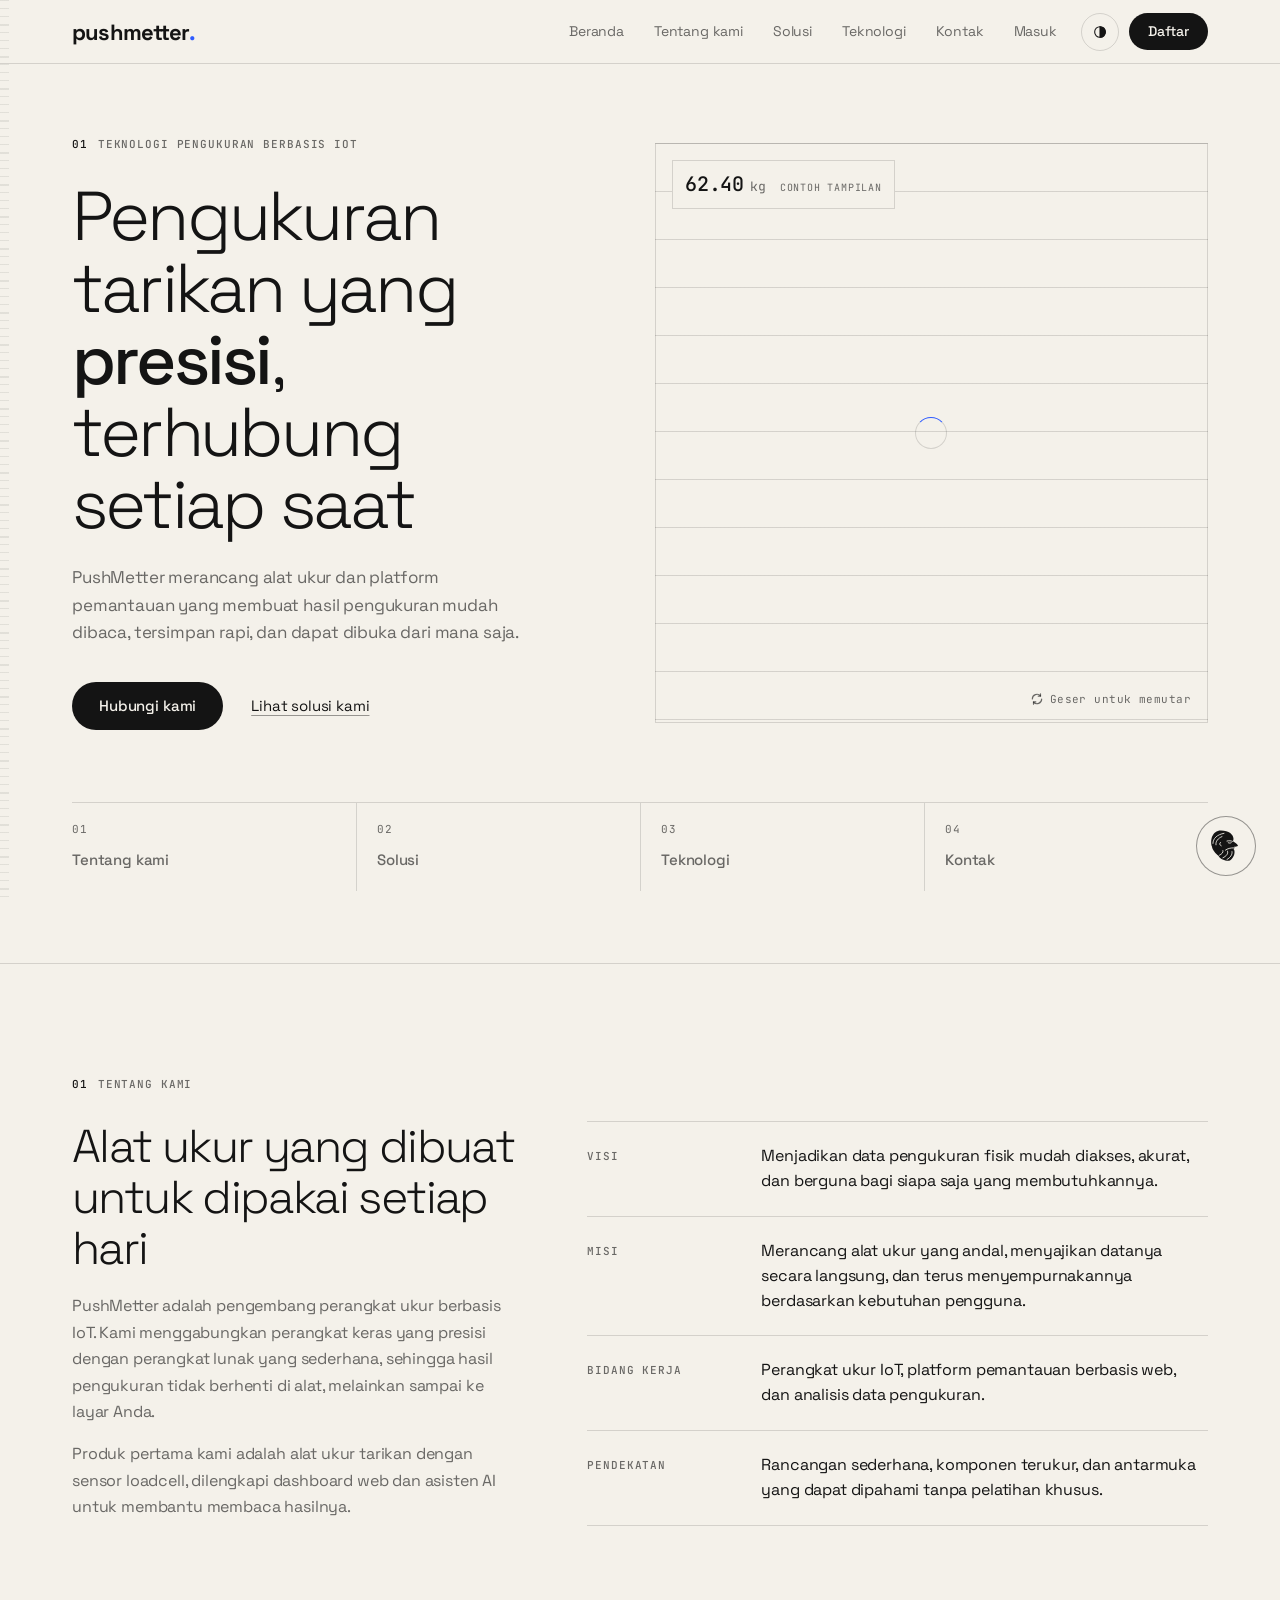
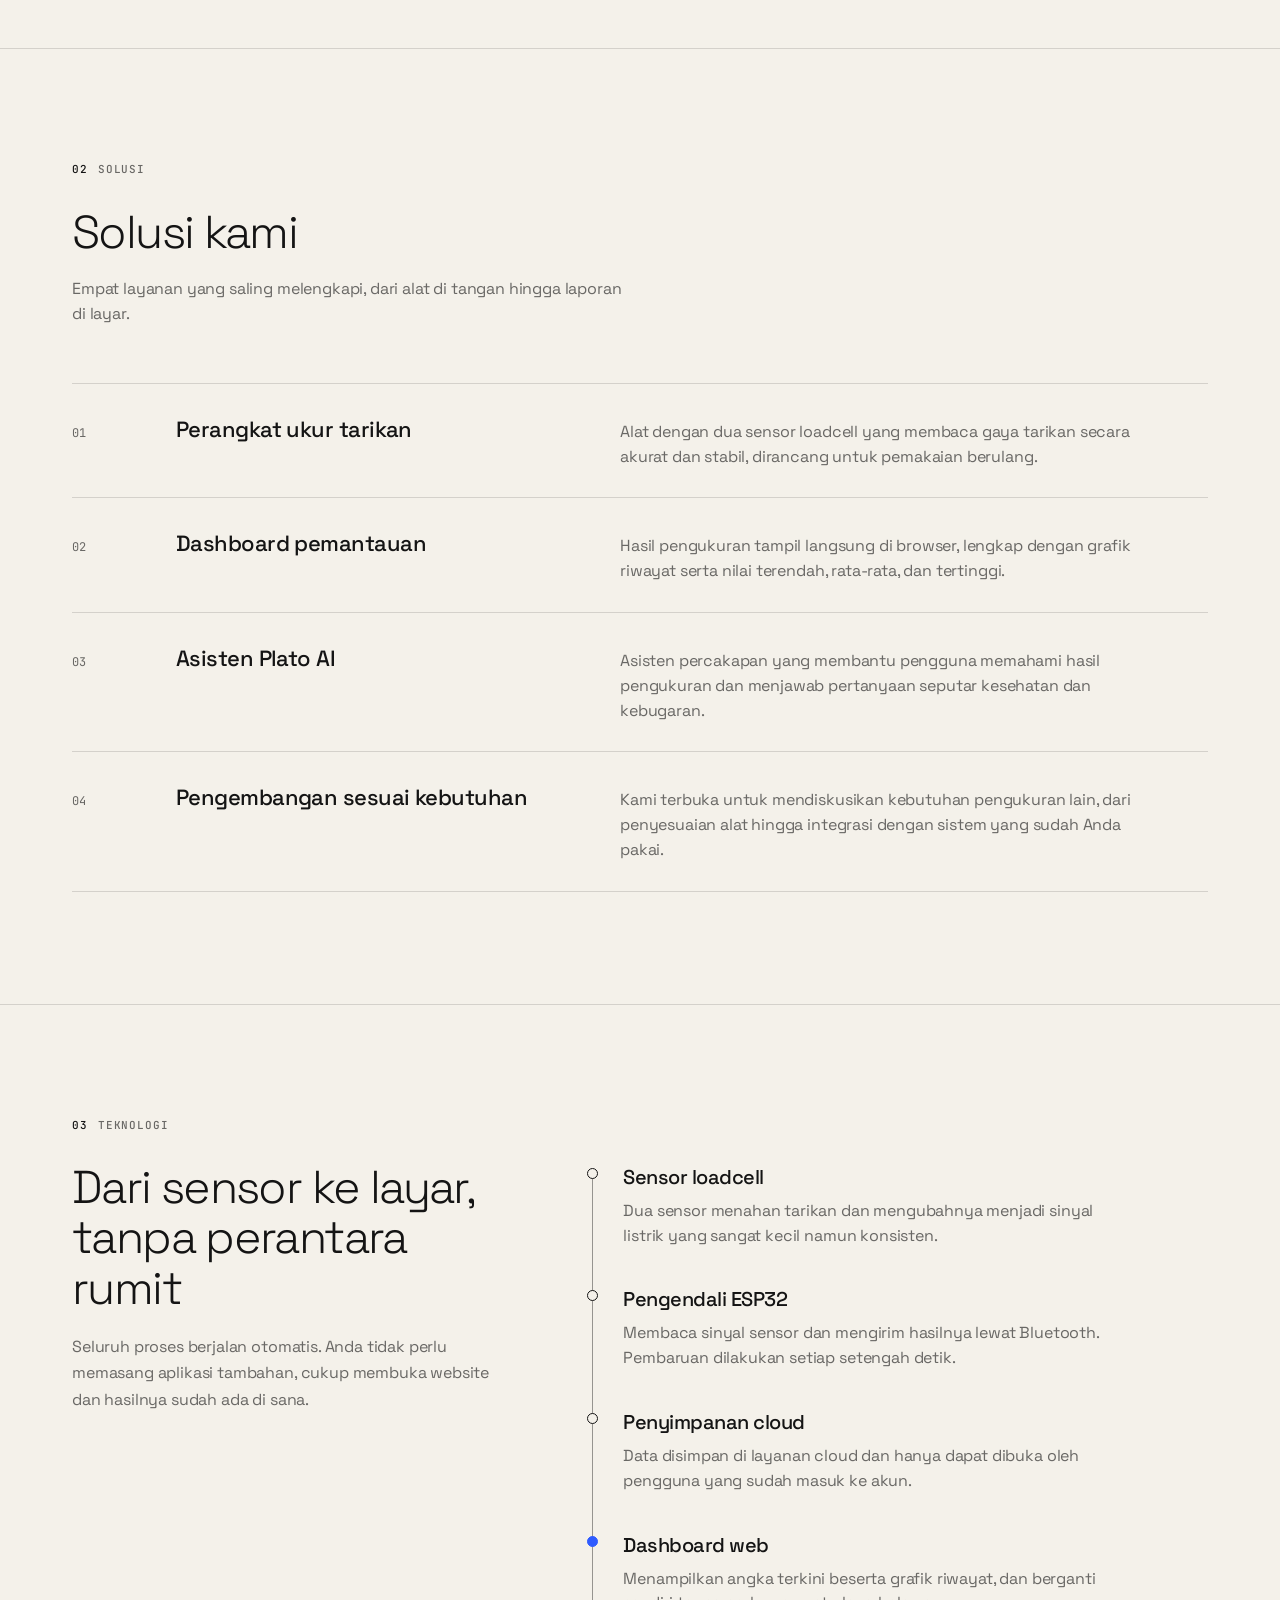
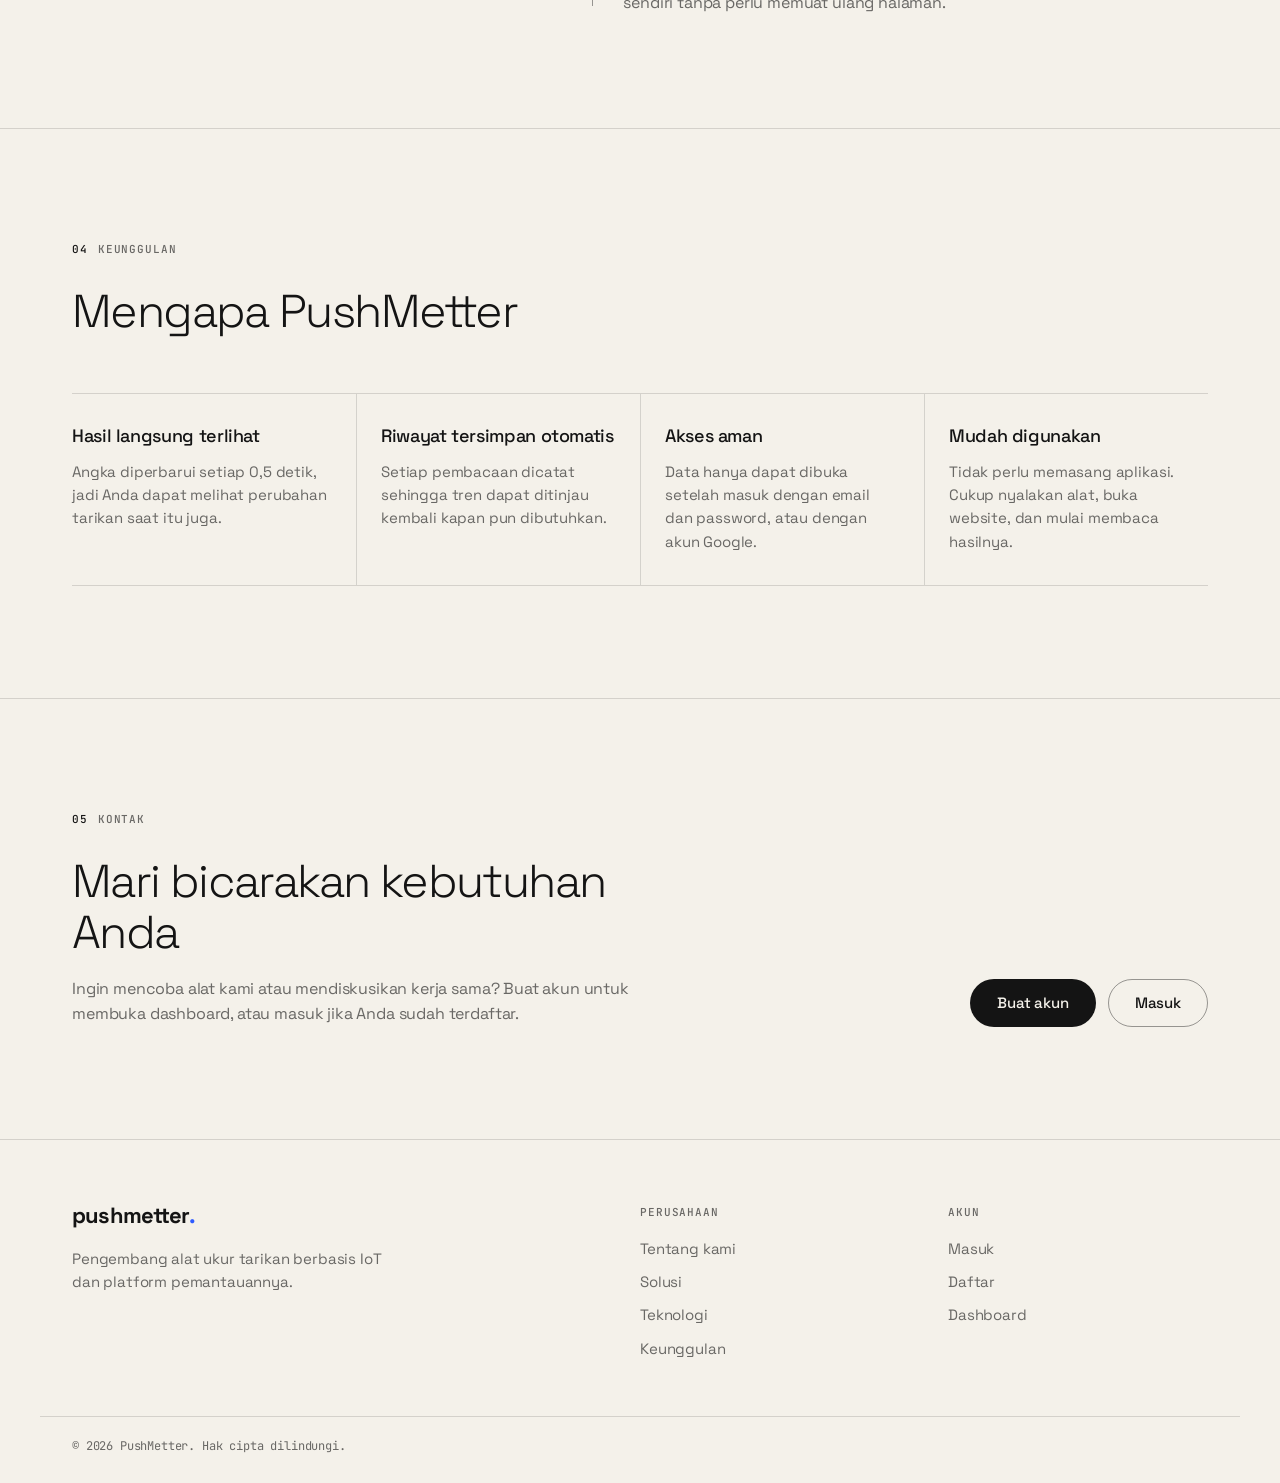
==== commit d5243783: "Dashboard memakai Bluetooth sebagai sumber data, nama alat Pluto AI - Nama perangkat BLE jadi "Pluto" ====
--- a/index.html
+++ b/index.html
@@ -194,7 +194,7 @@
           <li>
             <span class="pipeline-dot" aria-hidden="true"></span>
             <h3>Pengendali ESP32</h3>
-            <p>Membaca sinyal sensor dan mengirim hasilnya lewat WiFi. Pembaruan dilakukan setiap setengah detik.</p>
+            <p>Membaca sinyal sensor dan mengirim hasilnya lewat Bluetooth. Pembaruan dilakukan setiap setengah detik.</p>
           </li>
           <li>
             <span class="pipeline-dot" aria-hidden="true"></span>
--- a/css/style.css
+++ b/css/style.css
@@ -1261,6 +1261,22 @@
   color: var(--ink-muted);
 }
 
+.head-tools {
+  display: flex;
+  align-items: center;
+  gap: 20px;
+  flex-wrap: wrap;
+}
+
+.bt-btn {
+  gap: 8px;
+}
+
+.bt-btn.is-connected {
+  border-color: var(--live);
+  color: var(--live-ink);
+}
+
 .conn-status {
   display: inline-flex;
   align-items: center;
@@ -1466,6 +1482,113 @@
   color: var(--live-ink);
   text-decoration: underline;
   text-underline-offset: 3px;
+}
+
+/* Panel alat Bluetooth */
+.bt-panel {
+  margin-top: 48px;
+  padding-top: 20px;
+  border-top: 1px solid var(--hairline);
+}
+
+.bt-readouts {
+  display: grid;
+  grid-template-columns: repeat(3, minmax(0, 1fr));
+  margin: 20px 0 0;
+}
+
+.bt-readouts > div {
+  padding: 4px 0 4px 20px;
+  border-left: 1px solid var(--hairline);
+}
+
+.bt-readouts > div:first-child {
+  padding-left: 0;
+  border-left: 0;
+}
+
+.bt-readouts dt {
+  font-size: 13px;
+  color: var(--ink-muted);
+}
+
+.bt-readouts dd {
+  margin: 4px 0 0;
+  font-family: var(--font-mono);
+  font-feature-settings: "tnum" 1, "zero" 1;
+  font-size: clamp(22px, 3.2vw, 32px);
+  font-weight: 400;
+  letter-spacing: -0.02em;
+}
+
+.bt-readouts dd small {
+  font-size: 12px;
+  color: var(--ink-muted);
+}
+
+.bt-cal {
+  display: flex;
+  flex-wrap: wrap;
+  align-items: flex-end;
+  gap: 20px 32px;
+  margin-top: 24px;
+}
+
+.bt-weight {
+  display: flex;
+  flex-direction: column;
+  gap: 6px;
+}
+
+.bt-weight-input {
+  display: inline-flex;
+  align-items: baseline;
+  gap: 6px;
+  border-bottom: 1px solid var(--hairline-strong);
+}
+
+.bt-weight-input:focus-within {
+  border-bottom-color: var(--ink);
+}
+
+.bt-weight-input input {
+  width: 96px;
+  padding: 6px 0;
+  border: 0;
+  background: none;
+  color: var(--ink);
+  font-family: var(--font-mono);
+  font-size: 18px;
+  outline: none;
+}
+
+.bt-weight-input small {
+  font-family: var(--font-mono);
+  font-size: 12px;
+  color: var(--ink-muted);
+}
+
+.bt-cal-actions {
+  display: flex;
+  flex-wrap: wrap;
+  align-items: center;
+  gap: 12px;
+}
+
+.bt-hint {
+  flex-basis: 100%;
+  max-width: 560px;
+  margin: 0;
+  font-size: 13px;
+  color: var(--ink-muted);
+}
+
+.bt-note {
+  min-height: 20px;
+  margin: 16px 0 0;
+  font-family: var(--font-mono);
+  font-size: 12px;
+  color: var(--ink-muted);
 }
 
 .stage-frame {
